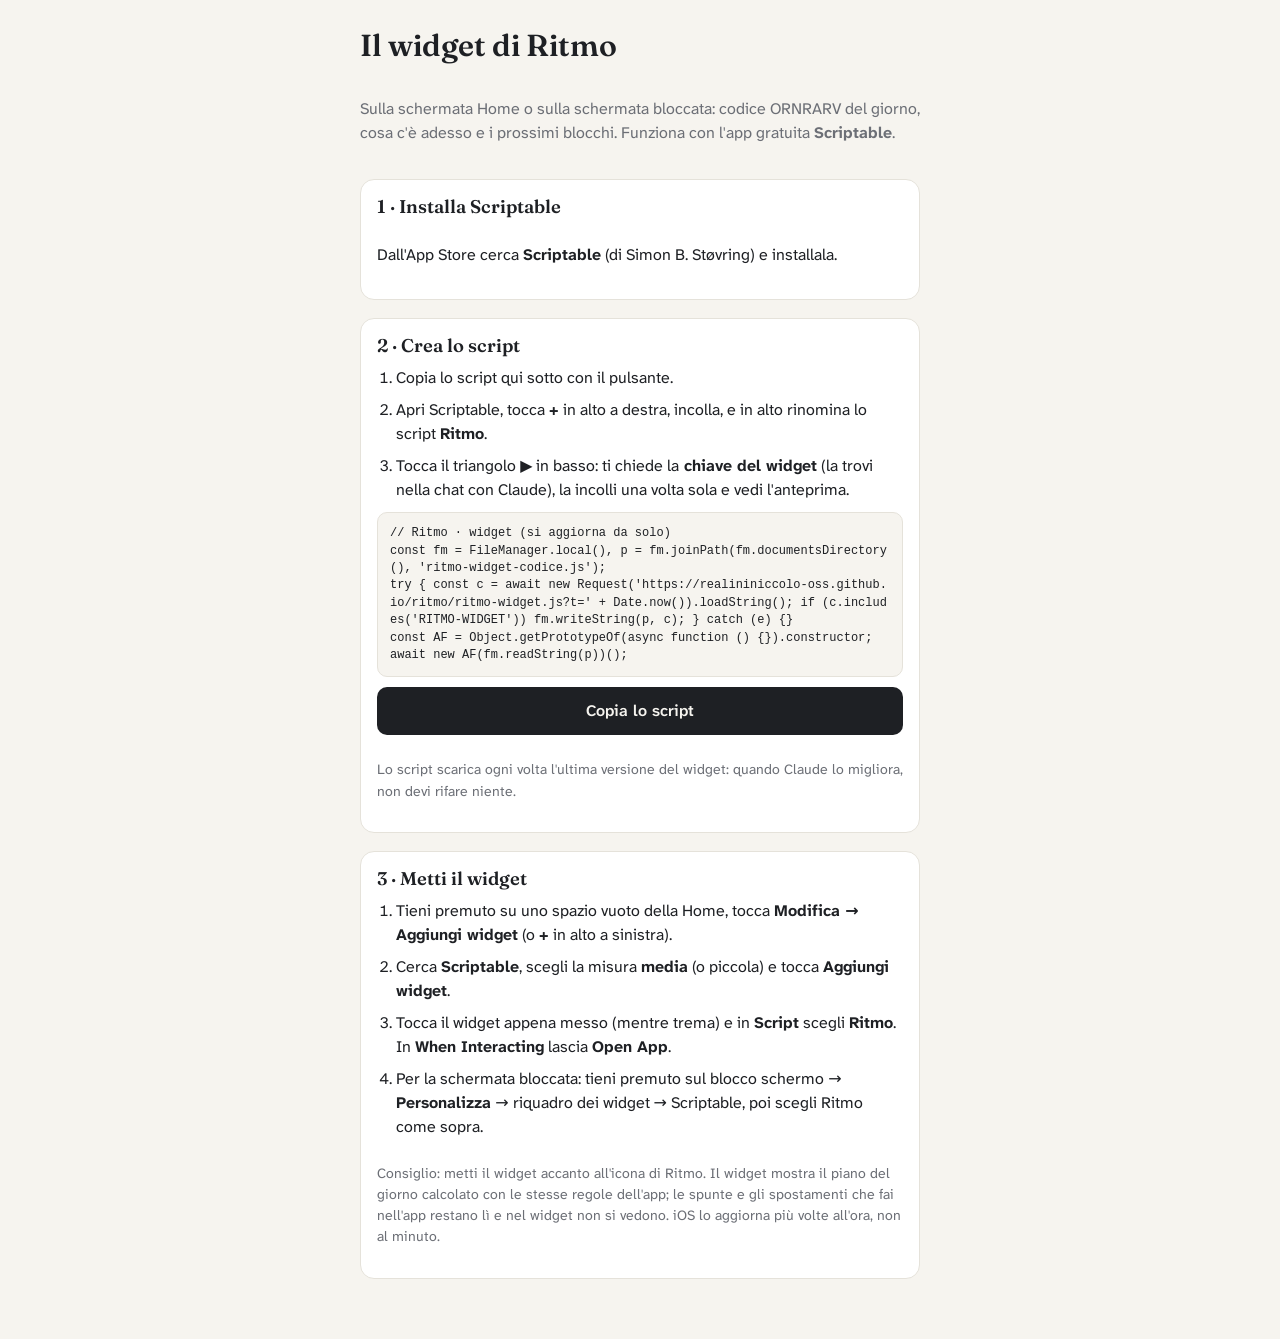
==== widget.html @ ce0638bd "Ritmo: grafica sobria, sposta a qualsiasi orario con consigliato, riorganizza, widget Scriptable, vi" ====
<!DOCTYPE html>
<html lang="it">
<head>
<meta charset="utf-8">
<meta name="viewport" content="width=device-width,initial-scale=1">
<title>Widget di Ritmo</title>
<link rel="stylesheet" href="https://fonts.googleapis.com/css2?family=Fraunces:opsz,wght@9..144,600&family=Atkinson+Hyperlegible+Next:wght@400;600&display=swap">
<style>
:root{--bg:#F6F4EF;--card:#FFFFFF;--ink:#1E2024;--muted:#6C6F76;--line:#E5E2DA;color-scheme:light}
@media (prefers-color-scheme: dark){:root{--bg:#141518;--card:#1C1D21;--ink:#ECEBE7;--muted:#A09F9A;--line:#2C2D32;color-scheme:dark}}
body{margin:0;background:var(--bg);color:var(--ink);font:16px/1.5 "Atkinson Hyperlegible Next",-apple-system,system-ui,sans-serif}
main{max-width:560px;margin:0 auto;padding:28px 20px 60px;display:flex;flex-direction:column;gap:18px}
h1,h2{font-family:Fraunces,Georgia,serif;font-weight:600;margin:0;line-height:1.15}
h1{font-size:1.9rem}h2{font-size:1.15rem}
ol{margin:0;padding-left:1.2em;display:flex;flex-direction:column;gap:8px}
.card{background:var(--card);border:1px solid var(--line);border-radius:14px;padding:16px;display:flex;flex-direction:column;gap:10px}
pre{margin:0;white-space:pre-wrap;word-break:break-all;font:12px/1.45 ui-monospace,Menlo,monospace;background:var(--bg);border:1px solid var(--line);border-radius:10px;padding:12px}
button{font:inherit;font-weight:600;border:0;border-radius:10px;padding:12px 16px;background:var(--ink);color:var(--bg);cursor:pointer}
.muted{color:var(--muted)}.small{font-size:.88rem}
</style>
</head>
<body>
<main>
  <h1>Il widget di Ritmo</h1>
  <p class="muted">Sulla schermata Home o sulla schermata bloccata: codice ORNRARV del giorno, cosa c'è adesso e i prossimi blocchi. Funziona con l'app gratuita <b>Scriptable</b>.</p>

  <div class="card">
    <h2>1 · Installa Scriptable</h2>
    <p>Dall'App Store cerca <b>Scriptable</b> (di Simon B. Støvring) e installala.</p>
  </div>

  <div class="card">
    <h2>2 · Crea lo script</h2>
    <ol>
      <li>Copia lo script qui sotto con il pulsante.</li>
      <li>Apri Scriptable, tocca <b>+</b> in alto a destra, incolla, e in alto rinomina lo script <b>Ritmo</b>.</li>
      <li>Tocca il triangolo ▶ in basso: ti chiede la <b>chiave del widget</b> (la trovi nella chat con Claude), la incolli una volta sola e vedi l'anteprima.</li>
    </ol>
    <pre id="code">// Ritmo · widget (si aggiorna da solo)
const fm = FileManager.local(), p = fm.joinPath(fm.documentsDirectory(), 'ritmo-widget-codice.js');
try { const c = await new Request('https://realininiccolo-oss.github.io/ritmo/ritmo-widget.js?t=' + Date.now()).loadString(); if (c.includes('RITMO-WIDGET')) fm.writeString(p, c); } catch (e) {}
const AF = Object.getPrototypeOf(async function () {}).constructor;
await new AF(fm.readString(p))();</pre>
    <button type="button" id="copy">Copia lo script</button>
    <p class="small muted" id="msg">Lo script scarica ogni volta l'ultima versione del widget: quando Claude lo migliora, non devi rifare niente.</p>
  </div>

  <div class="card">
    <h2>3 · Metti il widget</h2>
    <ol>
      <li>Tieni premuto su uno spazio vuoto della Home, tocca <b>Modifica → Aggiungi widget</b> (o <b>+</b> in alto a sinistra).</li>
      <li>Cerca <b>Scriptable</b>, scegli la misura <b>media</b> (o piccola) e tocca <b>Aggiungi widget</b>.</li>
      <li>Tocca il widget appena messo (mentre trema) e in <b>Script</b> scegli <b>Ritmo</b>. In <b>When Interacting</b> lascia <b>Open App</b>.</li>
      <li>Per la schermata bloccata: tieni premuto sul blocco schermo → <b>Personalizza</b> → riquadro dei widget → Scriptable, poi scegli Ritmo come sopra.</li>
    </ol>
    <p class="small muted">Consiglio: metti il widget accanto all'icona di Ritmo. Il widget mostra il piano del giorno calcolato con le stesse regole dell'app; le spunte e gli spostamenti che fai nell'app restano lì e nel widget non si vedono. iOS lo aggiorna più volte all'ora, non al minuto.</p>
  </div>
</main>
<script>
document.getElementById('copy').addEventListener('click', async () => {
  const t = document.getElementById('code').textContent, m = document.getElementById('msg');
  try { await navigator.clipboard.writeText(t); m.textContent = 'Copiato. Ora apri Scriptable e incollalo.'; }
  catch (e) { const r = document.createRange(); r.selectNodeContents(document.getElementById('code')); const s = getSelection(); s.removeAllRanges(); s.addRange(r); m.textContent = 'Selezionato: tieni premuto e scegli Copia.'; }
});
</script>
</body>
</html>
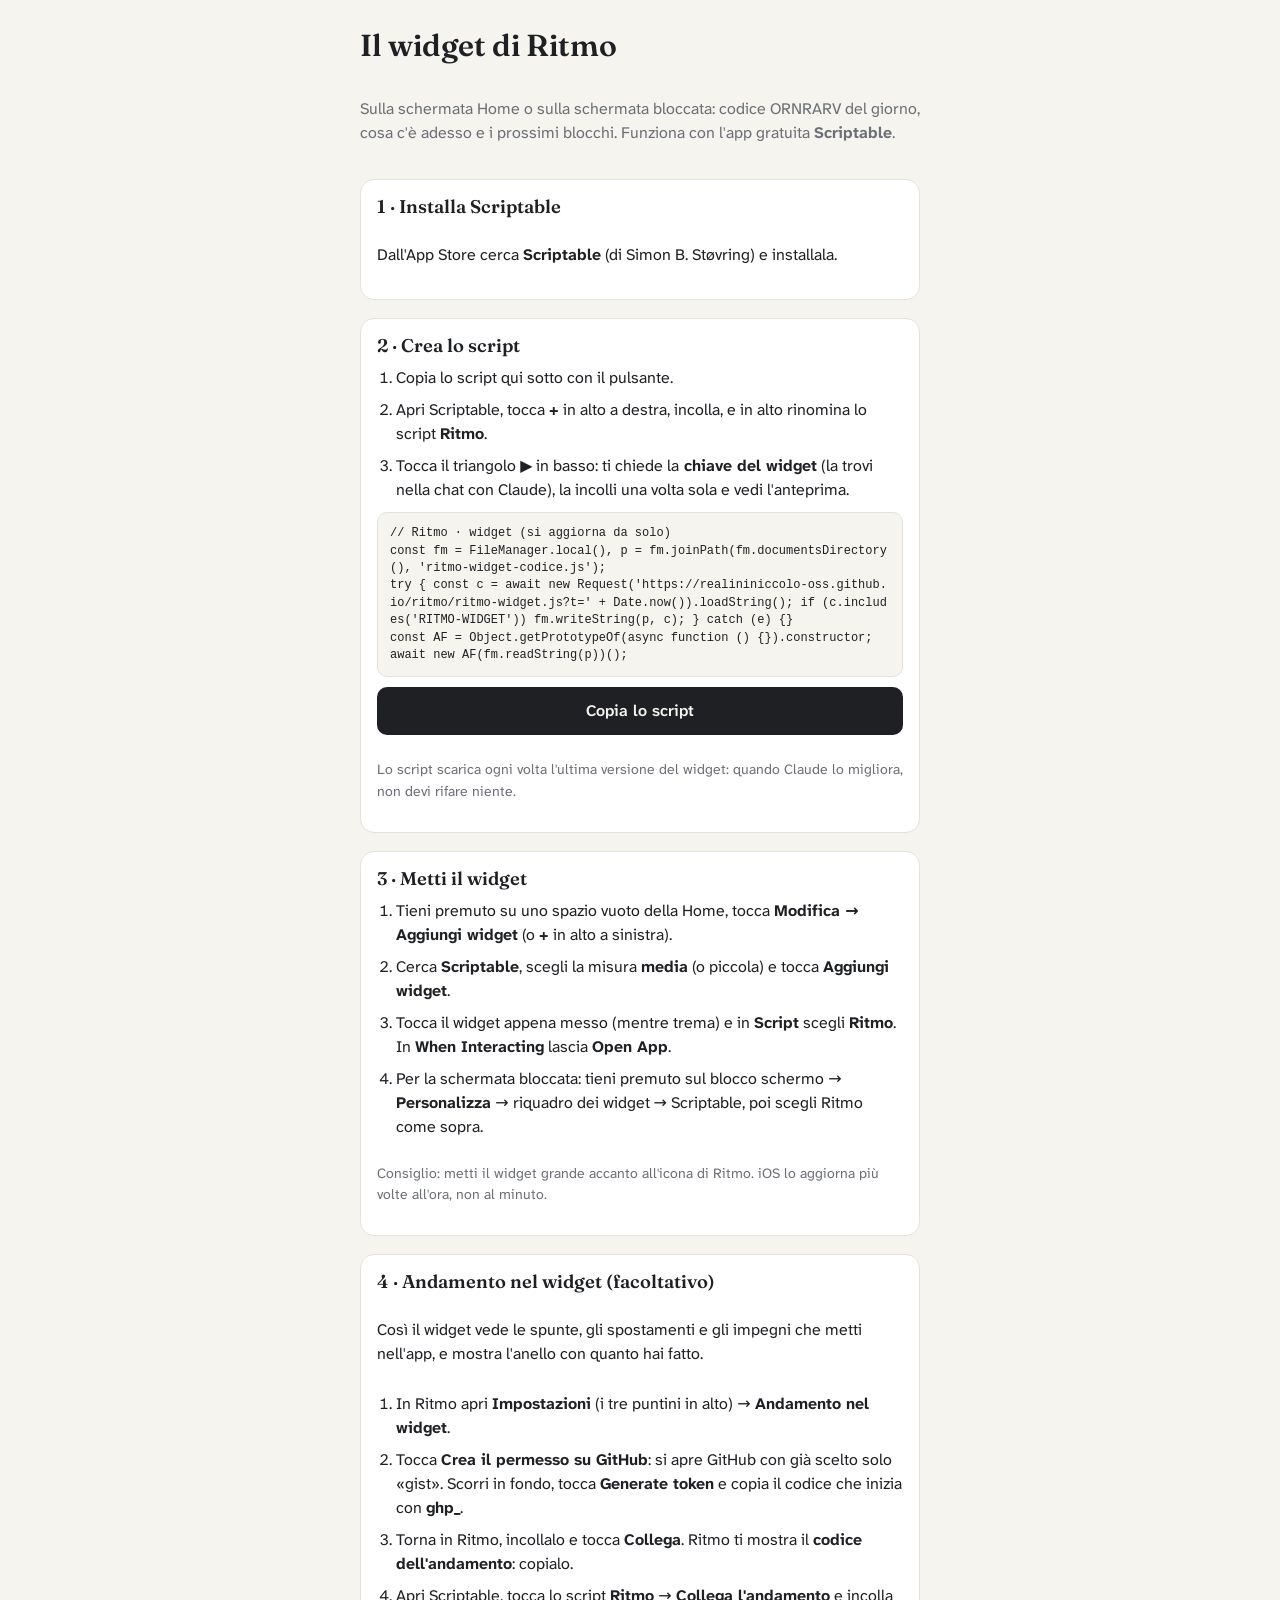
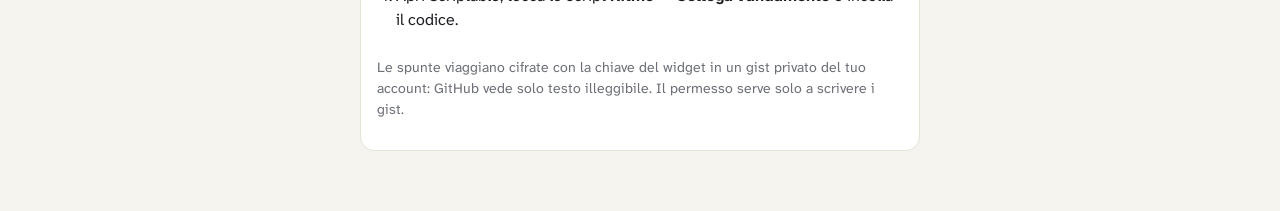
==== commit a97785bc: "Calendario e nuovi impegni rifatti, pasti e sonno calcolati, icone al posto delle emoji, andamento n" ====
--- a/widget.html
+++ b/widget.html
@@ -53,7 +53,18 @@
       <li>Tocca il widget appena messo (mentre trema) e in <b>Script</b> scegli <b>Ritmo</b>. In <b>When Interacting</b> lascia <b>Open App</b>.</li>
       <li>Per la schermata bloccata: tieni premuto sul blocco schermo → <b>Personalizza</b> → riquadro dei widget → Scriptable, poi scegli Ritmo come sopra.</li>
     </ol>
-    <p class="small muted">Consiglio: metti il widget accanto all'icona di Ritmo. Il widget mostra il piano del giorno calcolato con le stesse regole dell'app; le spunte e gli spostamenti che fai nell'app restano lì e nel widget non si vedono. iOS lo aggiorna più volte all'ora, non al minuto.</p>
+    <p class="small muted">Consiglio: metti il widget grande accanto all'icona di Ritmo. iOS lo aggiorna più volte all'ora, non al minuto.</p>
+  </div>
+  <div class="card">
+    <h2>4 · Andamento nel widget (facoltativo)</h2>
+    <p>Così il widget vede le spunte, gli spostamenti e gli impegni che metti nell'app, e mostra l'anello con quanto hai fatto.</p>
+    <ol>
+      <li>In Ritmo apri <b>Impostazioni</b> (i tre puntini in alto) → <b>Andamento nel widget</b>.</li>
+      <li>Tocca <b>Crea il permesso su GitHub</b>: si apre GitHub con già scelto solo «gist». Scorri in fondo, tocca <b>Generate token</b> e copia il codice che inizia con <b>ghp_</b>.</li>
+      <li>Torna in Ritmo, incollalo e tocca <b>Collega</b>. Ritmo ti mostra il <b>codice dell'andamento</b>: copialo.</li>
+      <li>Apri Scriptable, tocca lo script <b>Ritmo</b> → <b>Collega l'andamento</b> e incolla il codice.</li>
+    </ol>
+    <p class="small muted">Le spunte viaggiano cifrate con la chiave del widget in un gist privato del tuo account: GitHub vede solo testo illeggibile. Il permesso serve solo a scrivere i gist.</p>
   </div>
 </main>
 <script>
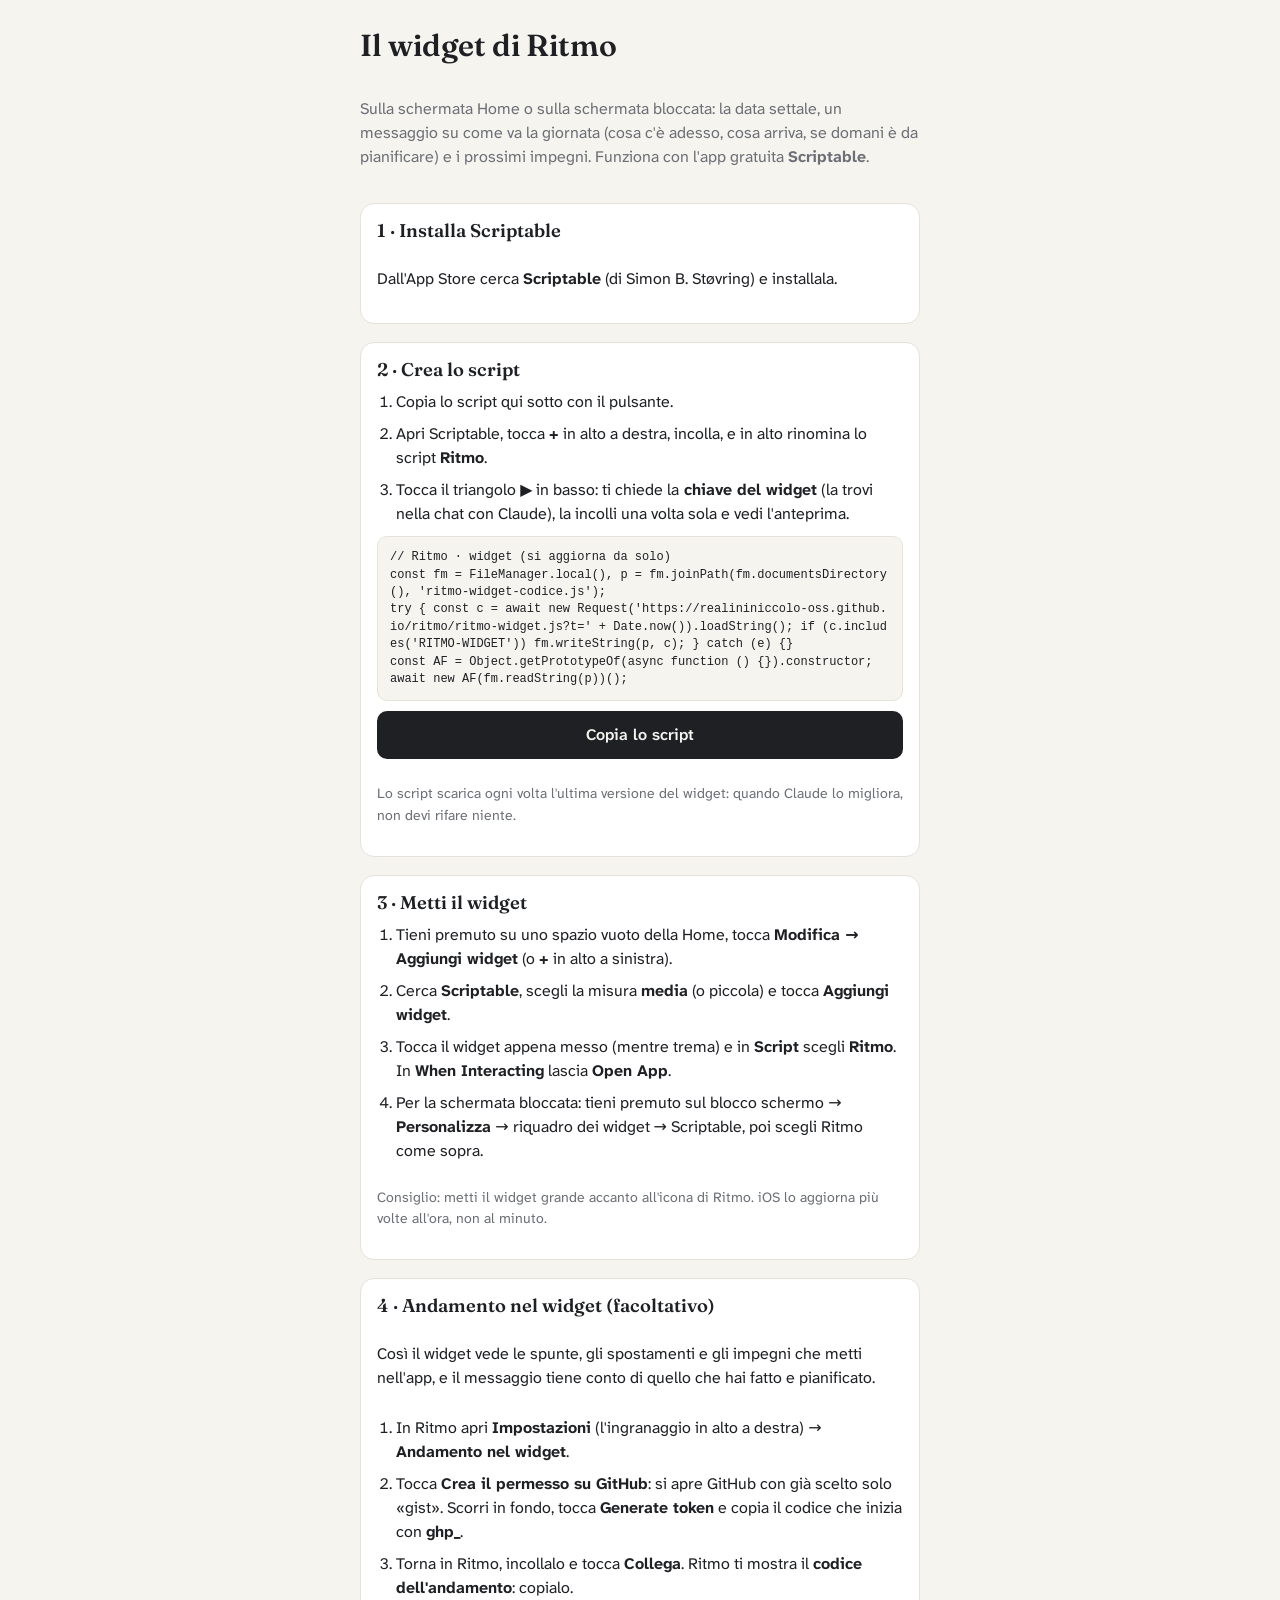
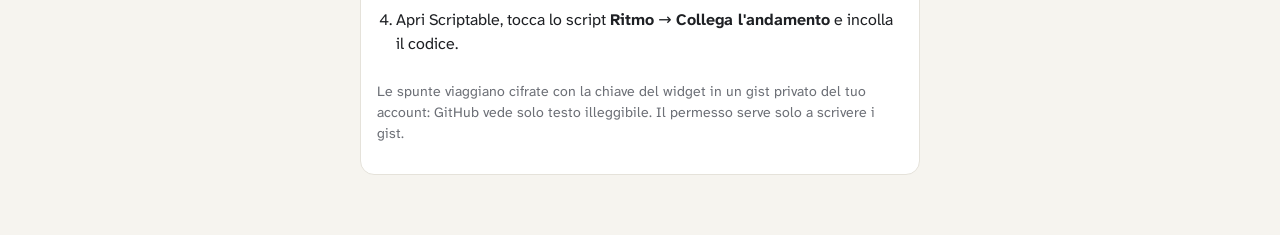
==== commit 79677118: "Ritmo 2: redesign, solo impegni vincolanti, calendario settale, Pianifica, Anteprima, widget con mes" ====
--- a/widget.html
+++ b/widget.html
@@ -22,7 +22,7 @@
 <body>
 <main>
   <h1>Il widget di Ritmo</h1>
-  <p class="muted">Sulla schermata Home o sulla schermata bloccata: codice ORNRARV del giorno, cosa c'è adesso e i prossimi blocchi. Funziona con l'app gratuita <b>Scriptable</b>.</p>
+  <p class="muted">Sulla schermata Home o sulla schermata bloccata: la data settale, un messaggio su come va la giornata (cosa c'è adesso, cosa arriva, se domani è da pianificare) e i prossimi impegni. Funziona con l'app gratuita <b>Scriptable</b>.</p>
 
   <div class="card">
     <h2>1 · Installa Scriptable</h2>
@@ -57,9 +57,9 @@
   </div>
   <div class="card">
     <h2>4 · Andamento nel widget (facoltativo)</h2>
-    <p>Così il widget vede le spunte, gli spostamenti e gli impegni che metti nell'app, e mostra l'anello con quanto hai fatto.</p>
+    <p>Così il widget vede le spunte, gli spostamenti e gli impegni che metti nell'app, e il messaggio tiene conto di quello che hai fatto e pianificato.</p>
     <ol>
-      <li>In Ritmo apri <b>Impostazioni</b> (i tre puntini in alto) → <b>Andamento nel widget</b>.</li>
+      <li>In Ritmo apri <b>Impostazioni</b> (l'ingranaggio in alto a destra) → <b>Andamento nel widget</b>.</li>
       <li>Tocca <b>Crea il permesso su GitHub</b>: si apre GitHub con già scelto solo «gist». Scorri in fondo, tocca <b>Generate token</b> e copia il codice che inizia con <b>ghp_</b>.</li>
       <li>Torna in Ritmo, incollalo e tocca <b>Collega</b>. Ritmo ti mostra il <b>codice dell'andamento</b>: copialo.</li>
       <li>Apri Scriptable, tocca lo script <b>Ritmo</b> → <b>Collega l'andamento</b> e incolla il codice.</li>
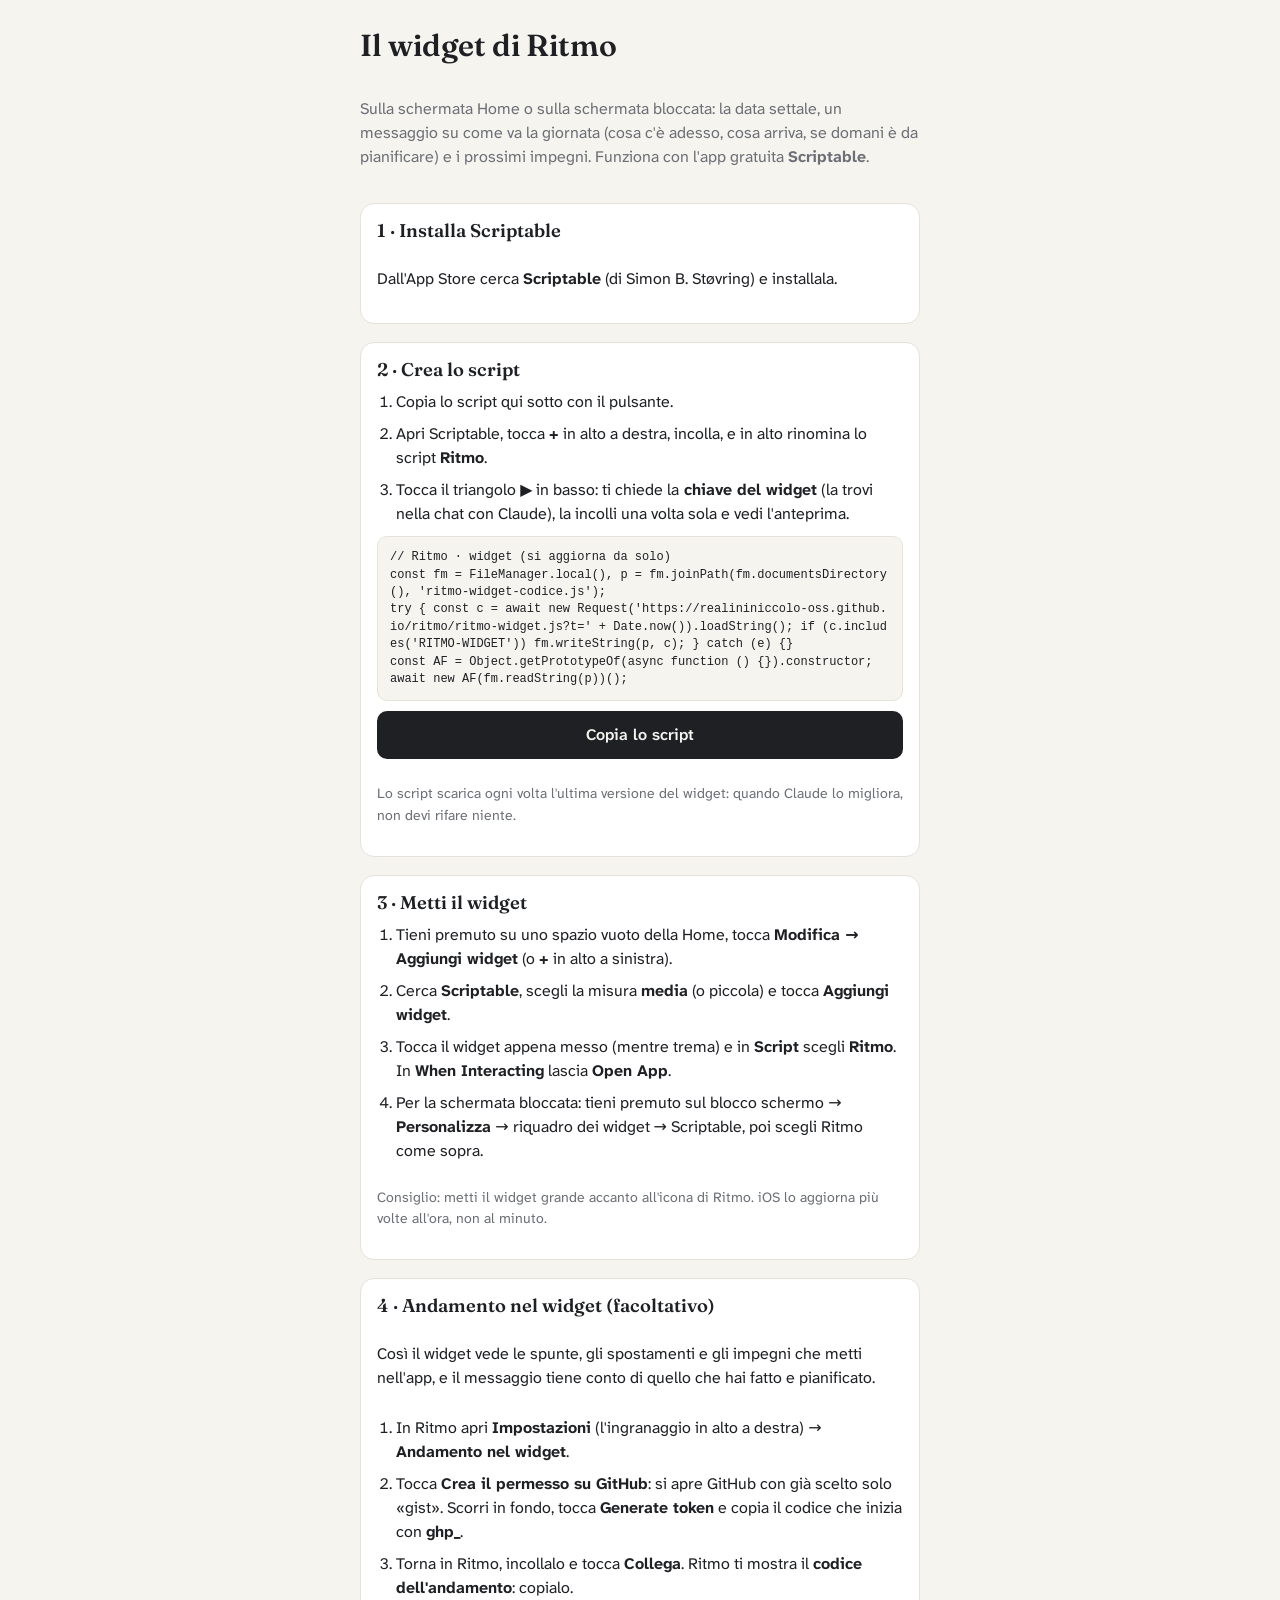
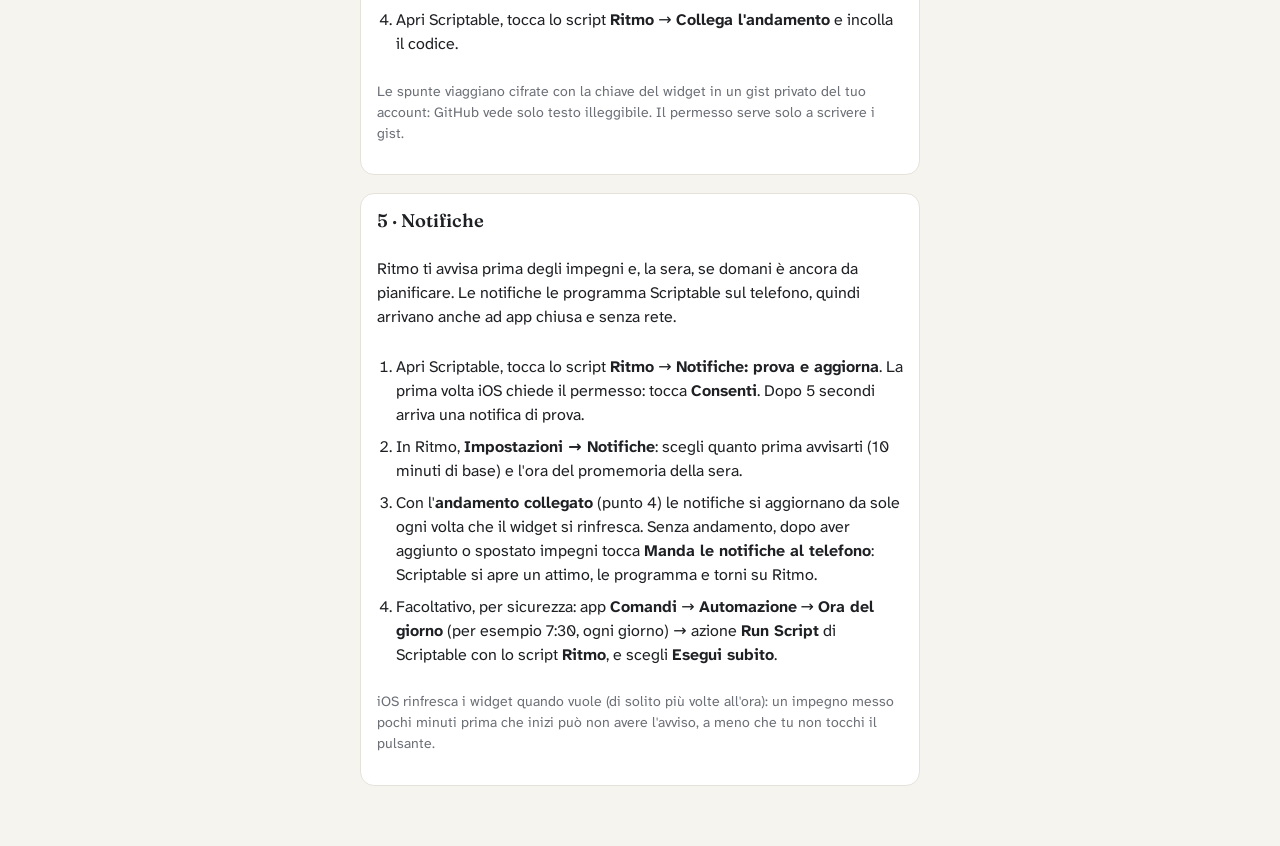
==== commit b5ca4c07: "Ritmo 2.1: nuovo impegno più naturale, settimane per nome, notifiche, palette Alba - Nuovo impegno: " ====
--- a/widget.html
+++ b/widget.html
@@ -66,6 +66,17 @@
     </ol>
     <p class="small muted">Le spunte viaggiano cifrate con la chiave del widget in un gist privato del tuo account: GitHub vede solo testo illeggibile. Il permesso serve solo a scrivere i gist.</p>
   </div>
+  <div class="card">
+    <h2>5 · Notifiche</h2>
+    <p>Ritmo ti avvisa prima degli impegni e, la sera, se domani è ancora da pianificare. Le notifiche le programma Scriptable sul telefono, quindi arrivano anche ad app chiusa e senza rete.</p>
+    <ol>
+      <li>Apri Scriptable, tocca lo script <b>Ritmo</b> → <b>Notifiche: prova e aggiorna</b>. La prima volta iOS chiede il permesso: tocca <b>Consenti</b>. Dopo 5 secondi arriva una notifica di prova.</li>
+      <li>In Ritmo, <b>Impostazioni → Notifiche</b>: scegli quanto prima avvisarti (10 minuti di base) e l'ora del promemoria della sera.</li>
+      <li>Con l'<b>andamento collegato</b> (punto 4) le notifiche si aggiornano da sole ogni volta che il widget si rinfresca. Senza andamento, dopo aver aggiunto o spostato impegni tocca <b>Manda le notifiche al telefono</b>: Scriptable si apre un attimo, le programma e torni su Ritmo.</li>
+      <li>Facoltativo, per sicurezza: app <b>Comandi</b> → <b>Automazione</b> → <b>Ora del giorno</b> (per esempio 7:30, ogni giorno) → azione <b>Run Script</b> di Scriptable con lo script <b>Ritmo</b>, e scegli <b>Esegui subito</b>.</li>
+    </ol>
+    <p class="small muted">iOS rinfresca i widget quando vuole (di solito più volte all'ora): un impegno messo pochi minuti prima che inizi può non avere l'avviso, a meno che tu non tocchi il pulsante.</p>
+  </div>
 </main>
 <script>
 document.getElementById('copy').addEventListener('click', async () => {
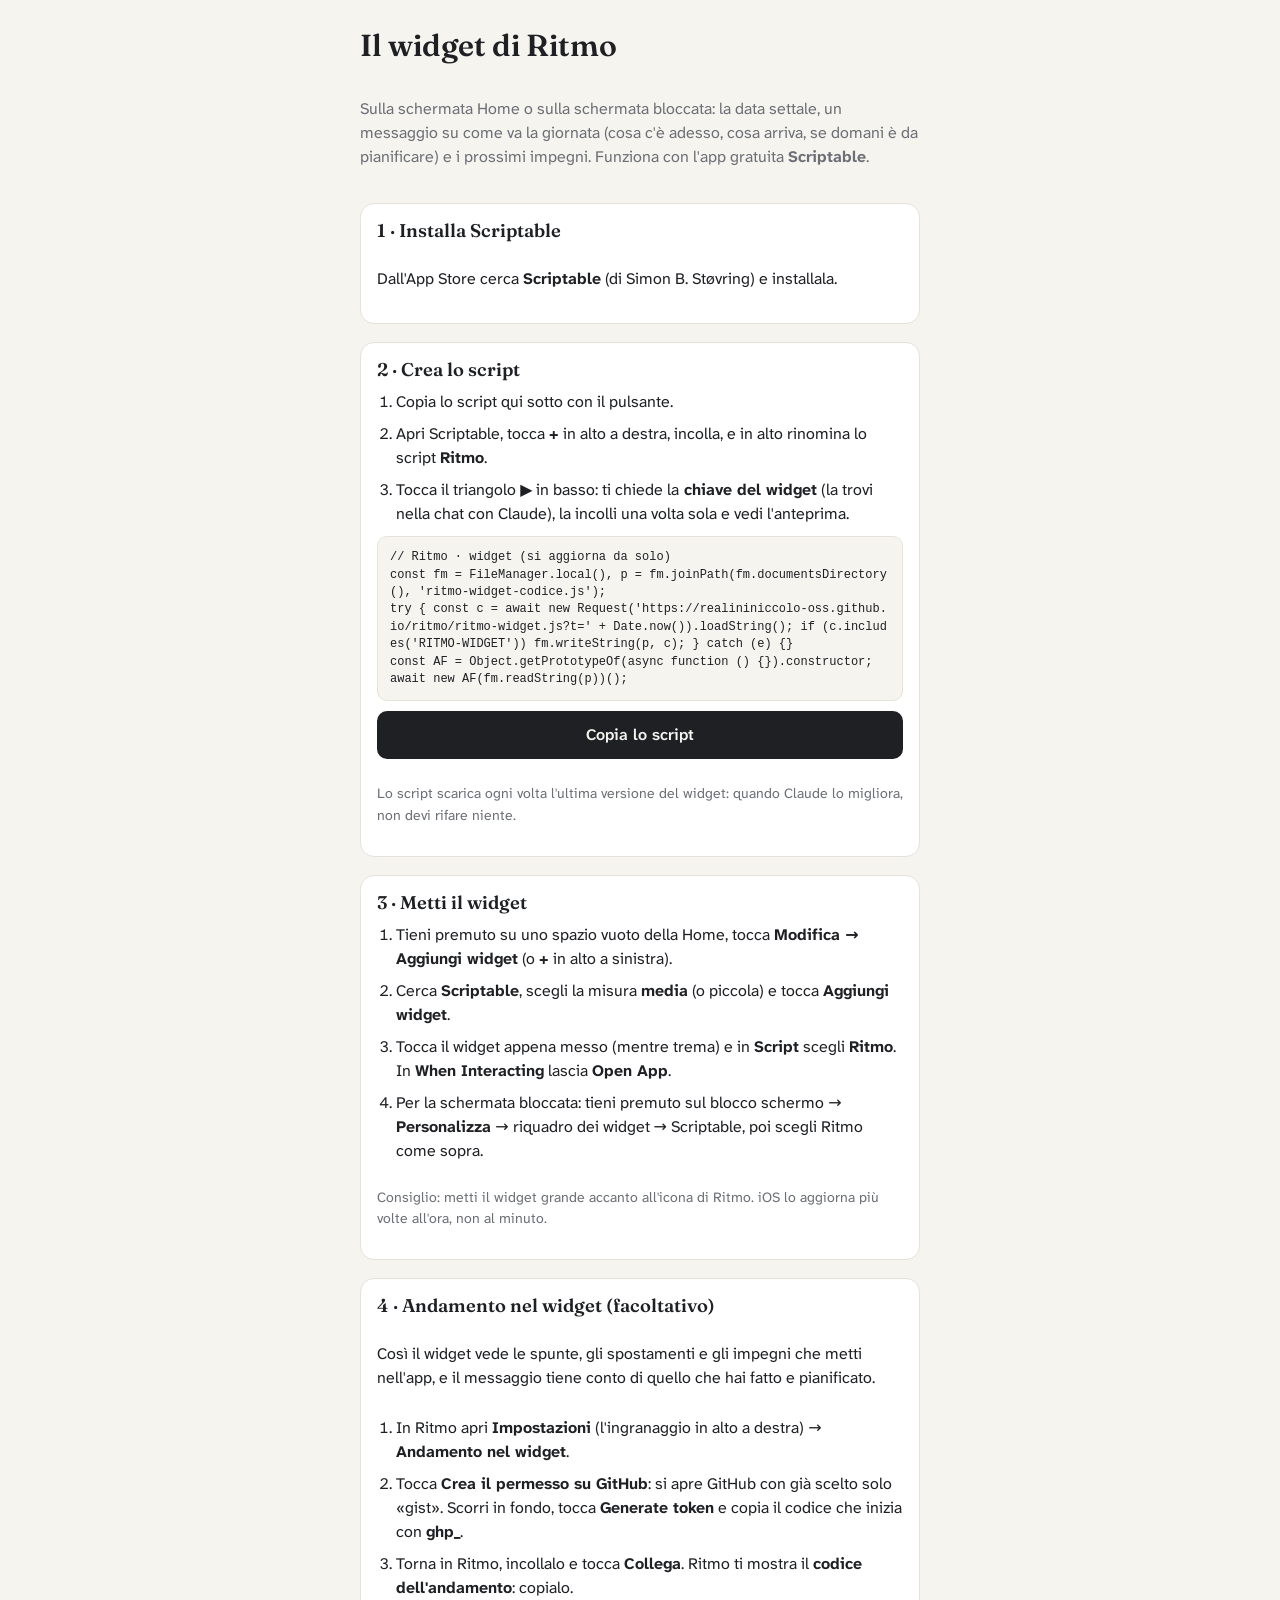
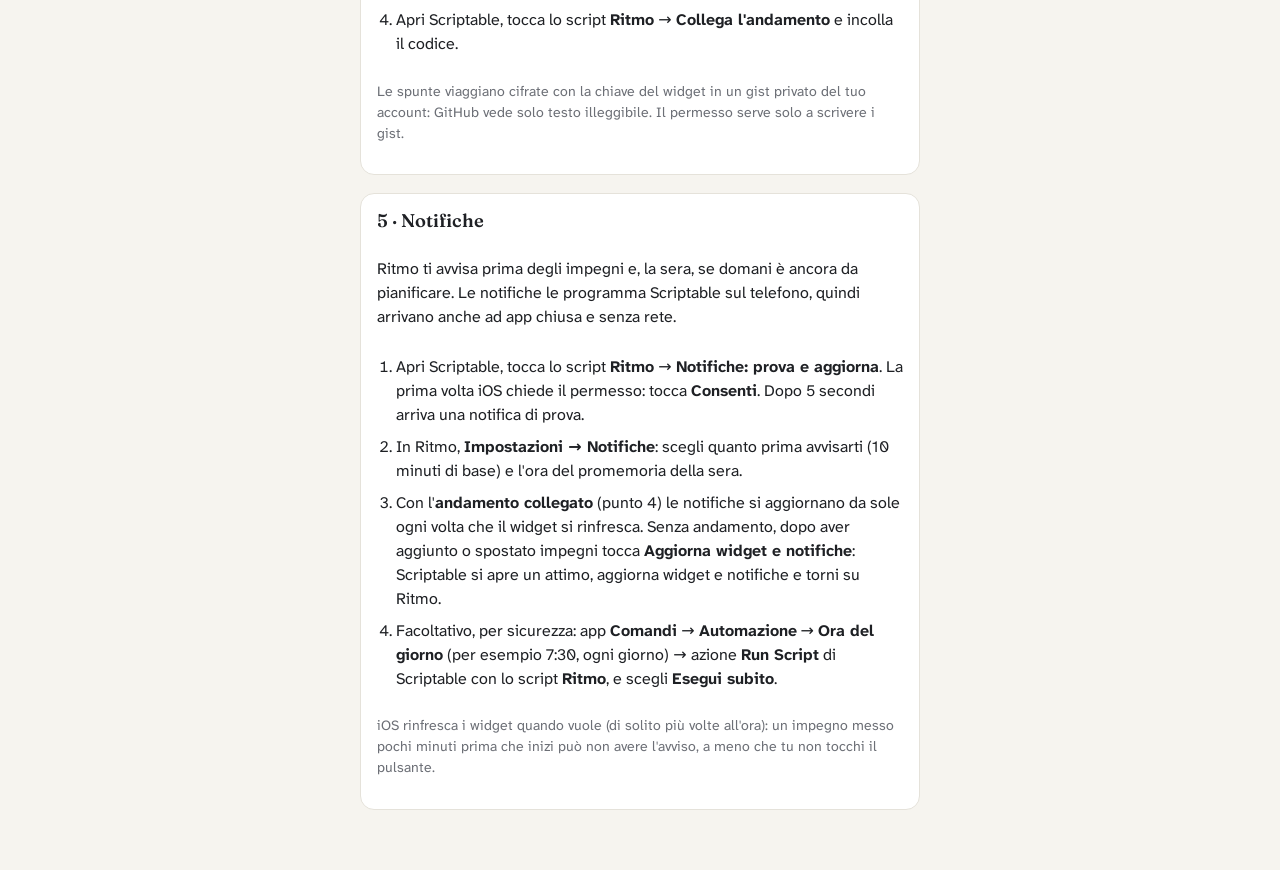
==== commit 065b33d4: "Widget: le notifiche non bloccano più il disegno; il pulsante aggiorna anche il widget Co-Authored-B" ====
--- a/widget.html
+++ b/widget.html
@@ -72,7 +72,7 @@
     <ol>
       <li>Apri Scriptable, tocca lo script <b>Ritmo</b> → <b>Notifiche: prova e aggiorna</b>. La prima volta iOS chiede il permesso: tocca <b>Consenti</b>. Dopo 5 secondi arriva una notifica di prova.</li>
       <li>In Ritmo, <b>Impostazioni → Notifiche</b>: scegli quanto prima avvisarti (10 minuti di base) e l'ora del promemoria della sera.</li>
-      <li>Con l'<b>andamento collegato</b> (punto 4) le notifiche si aggiornano da sole ogni volta che il widget si rinfresca. Senza andamento, dopo aver aggiunto o spostato impegni tocca <b>Manda le notifiche al telefono</b>: Scriptable si apre un attimo, le programma e torni su Ritmo.</li>
+      <li>Con l'<b>andamento collegato</b> (punto 4) le notifiche si aggiornano da sole ogni volta che il widget si rinfresca. Senza andamento, dopo aver aggiunto o spostato impegni tocca <b>Aggiorna widget e notifiche</b>: Scriptable si apre un attimo, aggiorna widget e notifiche e torni su Ritmo.</li>
       <li>Facoltativo, per sicurezza: app <b>Comandi</b> → <b>Automazione</b> → <b>Ora del giorno</b> (per esempio 7:30, ogni giorno) → azione <b>Run Script</b> di Scriptable con lo script <b>Ritmo</b>, e scegli <b>Esegui subito</b>.</li>
     </ol>
     <p class="small muted">iOS rinfresca i widget quando vuole (di solito più volte all'ora): un impegno messo pochi minuti prima che inizi può non avere l'avviso, a meno che tu non tocchi il pulsante.</p>
